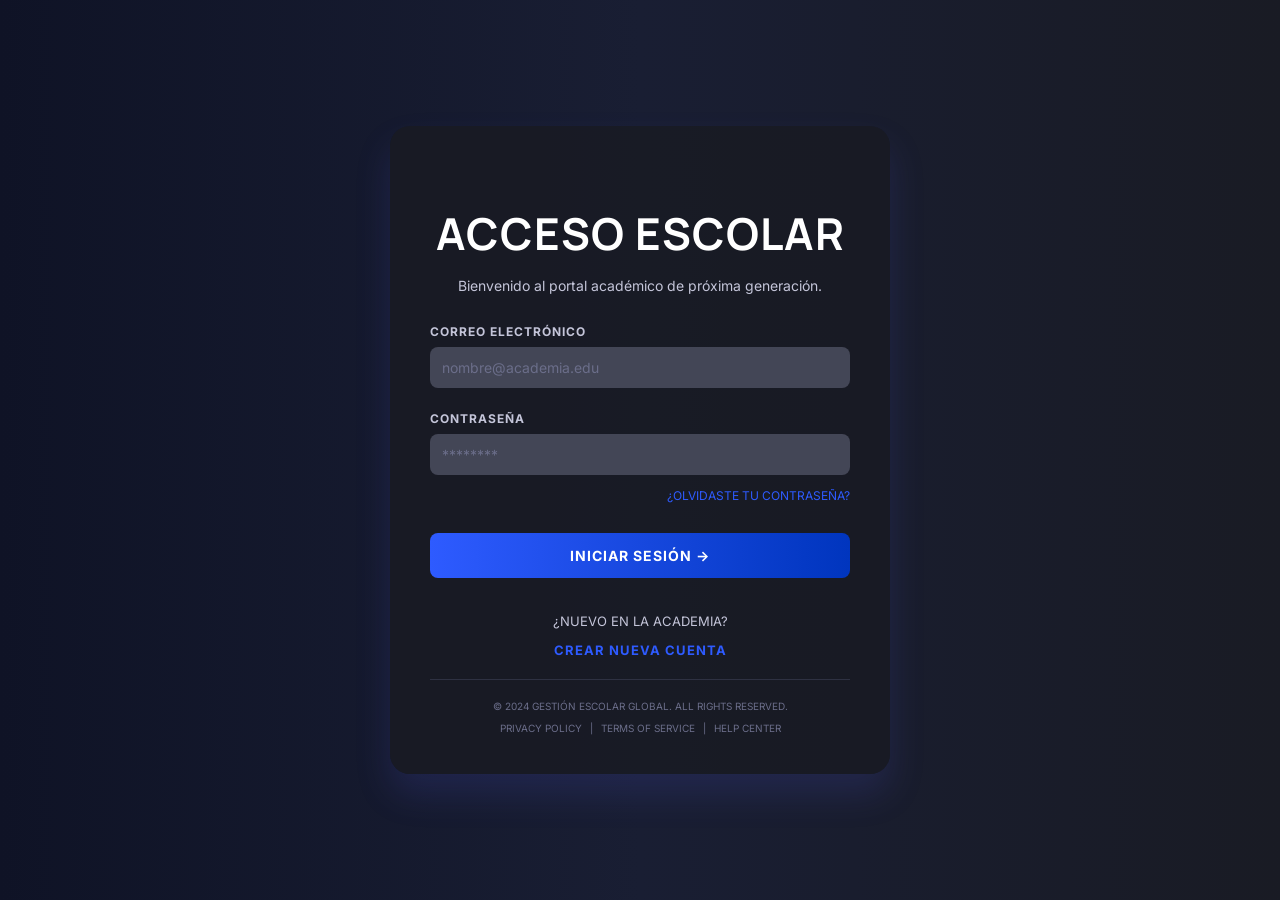
==== index.html @ 7198f6b6 "login terminado con estilos, falta la interaccion con el js" ====
<!DOCTYPE html>
<html lang="en">

<head>
    <meta charset="UTF-8">
    <meta name="viewport" content="width=device-width, initial-scale=1.0">
    <link rel="stylesheet" href="./css/styles.css">
    <link href="https://fonts.googleapis.com/css2?family=Inter:ital,wght@0,100..900;1,100..900&family=Manrope:wght@200..800&display=swap" rel="stylesheet">
    <title>Login</title>
</head>

<body>
    <section class="login-container">
        <h1>ACCESO ESCOLAR</h1>
        <p>Bienvenido al portal académico de próxima generación.</p>
        
        <form class="login-form" id="loginForm">
            <label>CORREO ELECTRÓNICO</label>
            <input type="email" id="email" placeholder="nombre@academia.edu" required />

            <label>CONTRASEÑA</label>
            <input type="password" id="password" placeholder="********" required />
            
            <a href="#" class="forgot-password">¿OLVIDASTE TU CONTRASEÑA?</a>

            <button type="submit">INICIAR SESIÓN →</button>
        </form>
        
        <div class="new-account">
            <p>¿NUEVO EN LA ACADEMIA?</p>
            <a href="#" class="create-account">CREAR NUEVA CUENTA</a>
        </div>
        
        <hr class="divider">
        
        <footer class="login-footer">
            <p>© 2024 GESTIÓN ESCOLAR GLOBAL. ALL RIGHTS RESERVED.</p>
            <div class="footer-links">
                <a href="#">PRIVACY POLICY</a> | 
                <a href="#">TERMS OF SERVICE</a> | 
                <a href="#">HELP CENTER</a>
            </div>
        </footer>
    </section>
</body>

</html>
---- css/styles.css ----
/* Ya no necesitas @import porque las fuentes vienen del HTML */

body {
    /* Gradiente de colores cálidos */
    background-image: linear-gradient(to right, #0f1326, #191e33, #191B24);
    
    /* Para que cubra toda la pantalla */
    margin: 0;  /* Elimina el margen por defecto del body */
    min-height: 100vh;  /* Altura mínima = 100% del viewport */
    
    /* Centrar el contenido */
    display: flex;  /* Activa flexbox en el body */
    justify-content: center;  /* Centra horizontalmente */
    align-items: center;  /* Centra verticalmente */
    
    /* Fuente Inter para el body (todos los párrafos heredarán esta) */
    font-family: 'Inter';
}

/* Título con fuente Manrope */
.login-container h1 {
    color: #fff;
    margin-bottom: 10px;  /* Espacio debajo del título */
    font-size: 44px;
    letter-spacing: 1px;  /* Espaciado entre letras */
    font-family: 'Manrope';
    font-weight: bold;
}

/* Contenedor principal */
.login-container {
    background-color: rgba(25, 27, 36, 0.95);  /* Fondo con 95% de opacidad */
    border-radius: 20px;  /* Bordes redondeados */
    box-shadow: 0 20px 35px rgba(77, 79, 198, 0.188);  /* Sombra externa */
    width: 420px;  /* Ancho fijo */
    text-align: center;  /* Centra el texto interno */
    padding: 40px;  /* Espacio interno alrededor */
}

/* Todos los párrafos usarán Inter (por herencia del body) */
.login-container > p {
    color: #C4C5D9;
    margin-bottom: 30px;  /* Espacio debajo del párrafo */
    font-size: 14px;
    font-family: 'Inter';
}

/* Formulario */
.login-form label {
    color: #C4C5D9;
    text-align: left;  /* Alinea texto a la izquierda */
    display: block;  /* Ocupa toda la línea */
    margin-top: 15px;  /* Espacio arriba de cada label */
    font-size: 12px;
    font-weight: bold;
    letter-spacing: 1px;  /* Espaciado entre letras */
    font-family: 'Inter';
}

.login-form input {
    width: 100%;  /* Ocupa todo el ancho disponible */
    padding: 12px;  /* Espacio interno */
    margin: 8px 0;  /* Margen: 8px arriba/abajo, 0 laterales */
    border: none;  /* Elimina borde por defecto */
    border-radius: 8px;  /* Bordes redondeados */
    background-color: #434656;
    color: #fff;
    box-sizing: border-box;  /* Incluye padding dentro del width */
    font-size: 14px;
    font-family: 'Inter';
}

.login-form input::placeholder {
    color: #6B6E8A;
}

.login-form input:focus {
    outline: none;  /* Elimina borde azul al hacer clic */
    background-color: #52567a;
}

.forgot-password {
    display: block;  /* Ocupa toda la línea */
    text-align: right;  /* Alinea a la derecha */
    font-size: 12px;
    color: #2E5BFF;
    text-decoration: none;  /* Elimina subrayado */
    margin: 5px 0 20px;  /* Margen: 5px arriba, 0 laterales, 20px abajo */
    font-family: 'Inter';
}

.forgot-password:hover {
    text-decoration: underline;  /* Aparece subrayado al pasar mouse */
}

.login-form button {
    width: 100%;  /* Ocupa todo el ancho */
    padding: 14px;  /* Espacio interno */
    margin: 10px 0 10px;  /* Margen: 10px arriba, 0 laterales, 10px abajo */
    border: none;  /* Elimina borde */
    border-radius: 8px;  /* Bordes redondeados */
    background: linear-gradient(to right, #2E5BFF, #0035BE);
    color: white;
    font-size: 14px;
    font-weight: bold;
    cursor: pointer;  /* Cambia cursor a mano */
    transition: opacity 0.3s;  /* Transición suave de 0.3 segundos */
    letter-spacing: 1px;  /* Espaciado entre letras */
    font-family: 'Inter';
}

.login-form button:hover {
    opacity: 0.9;  /* Reduce opacidad al 90% */
}

/* Nueva cuenta */
.new-account {
    margin: 25px 0 20px;  /* Margen: 25px arriba, 0 laterales, 20px abajo */
}

.new-account p {
    color: #C4C5D9;
    font-size: 13px;
    margin-bottom: 10px;  /* Espacio debajo */
    font-family: 'Inter';
}

.create-account {
    display: inline-block;  /* Bloque en línea */
    color: #2E5BFF;
    text-decoration: none;  /* Elimina subrayado */
    font-size: 13px;
    font-weight: bold;
    letter-spacing: 1px;  /* Espaciado entre letras */
    font-family: 'Inter';
}

.create-account:hover {
    text-decoration: underline;  /* Subrayado al pasar mouse */
}

/* Divisor */
.divider {
    border: none;  /* Elimina borde por defecto del hr */
    height: 1px;  /* Altura de la línea */
    background-color: #2E3142;
    margin: 20px 0;  /* Margen: 20px arriba/abajo, 0 laterales */
}

/* Footer */
.login-footer {
    margin-top: 10px;  /* Espacio arriba */
}

.login-footer p {
    color: #6B6E8A;
    font-size: 10px;
    margin-bottom: 10px;  /* Espacio debajo */
    font-family: 'Inter';
}

.footer-links {
    color: #6B6E8A;
    font-size: 10px;
    font-family: 'Inter';
}

.footer-links a {
    color: #6B6E8A;
    text-decoration: none;  /* Elimina subrayado */
    margin: 0 5px;  /* Margen: 0 arriba/abajo, 5px laterales */
    font-family: 'Inter';
}

.footer-links a:hover {
    color: #2E5BFF;
    text-decoration: underline;  /* Subrayado al pasar mouse */
}
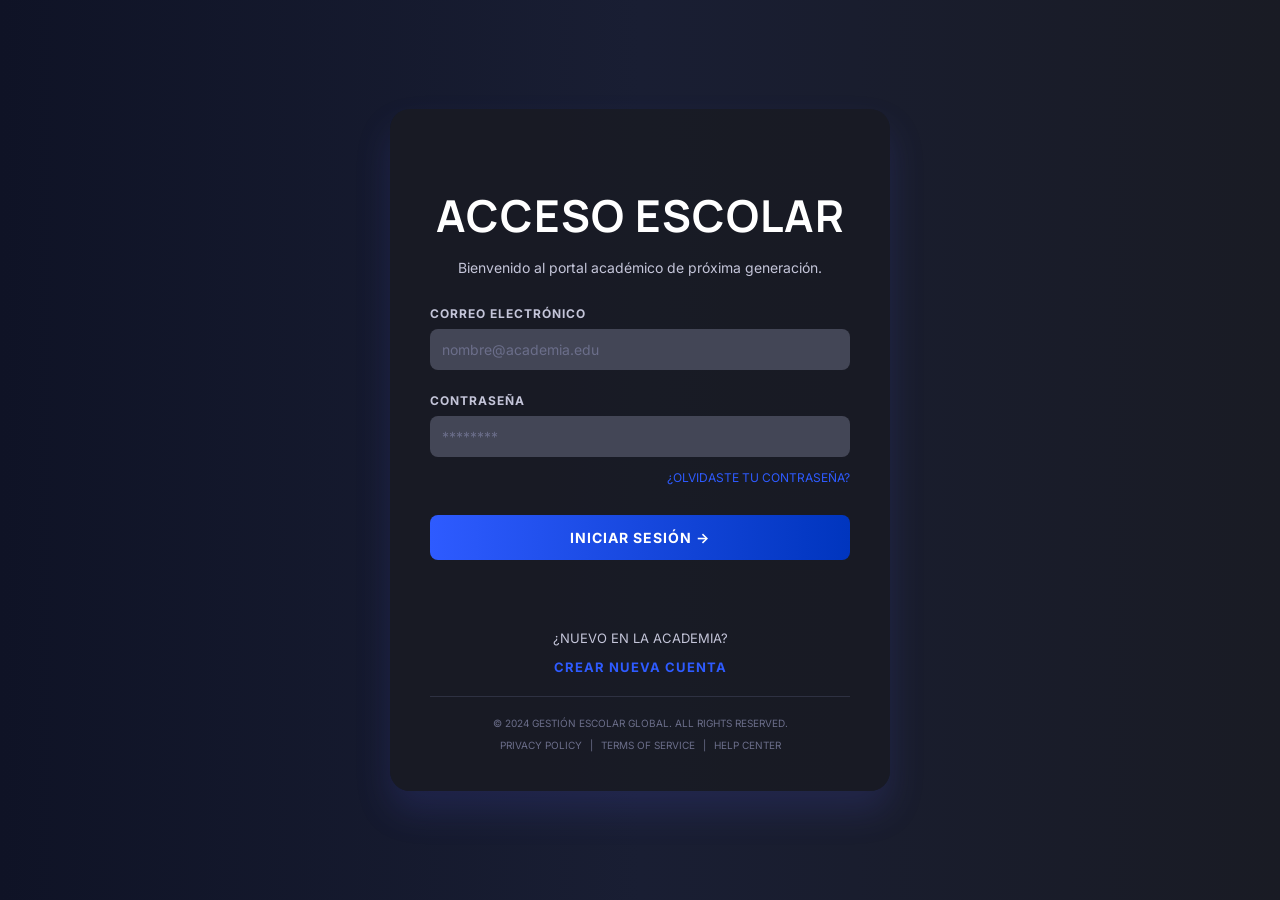
==== commit d2eb4bfd: "FuncionesJs terminadas" ====
--- a/index.html
+++ b/index.html
@@ -24,11 +24,14 @@
             <a href="#" class="forgot-password">¿OLVIDASTE TU CONTRASEÑA?</a>
 
             <button type="submit">INICIAR SESIÓN →</button>
+            
+            <!-- DIV para mensajes de validación -->
+            <div id="mensaje" class="mensaje-validacion"></div>
         </form>
         
         <div class="new-account">
             <p>¿NUEVO EN LA ACADEMIA?</p>
-            <a href="#" class="create-account">CREAR NUEVA CUENTA</a>
+            <a href="./register.html" class="create-account">CREAR NUEVA CUENTA</a>
         </div>
         
         <hr class="divider">
@@ -42,6 +45,8 @@
             </div>
         </footer>
     </section>
+
+    <script src="./js/scripts.js"></script>
 </body>
 
 </html>
--- a/css/styles.css
+++ b/css/styles.css
@@ -113,6 +113,33 @@
     opacity: 0.9;  /* Reduce opacidad al 90% */
 }
 
+/* ============================================ */
+/* ESTILOS DEL MENSAJE DE VALIDACIÓN (NUEVO) */
+/* ============================================ */
+.mensaje-validacion {
+    margin-top: 15px;
+    padding: 10px;
+    border-radius: 8px;
+    font-size: 13px;
+    font-weight: bold;
+    text-align: center;
+    font-family: 'Inter';
+    transition: all 0.3s ease;
+}
+
+.mensaje-validacion.exito {
+    background-color: rgba(46, 91, 255, 0.2);
+    color: #2E5BFF;
+    border: 1px solid rgba(46, 91, 255, 0.3);
+}
+
+.mensaje-validacion.error {
+    background-color: rgba(255, 59, 48, 0.2);
+    color: #FF3B30;
+    border: 1px solid rgba(255, 59, 48, 0.3);
+}
+
+
 /* Nueva cuenta */
 .new-account {
     margin: 25px 0 20px;  /* Margen: 25px arriba, 0 laterales, 20px abajo */
